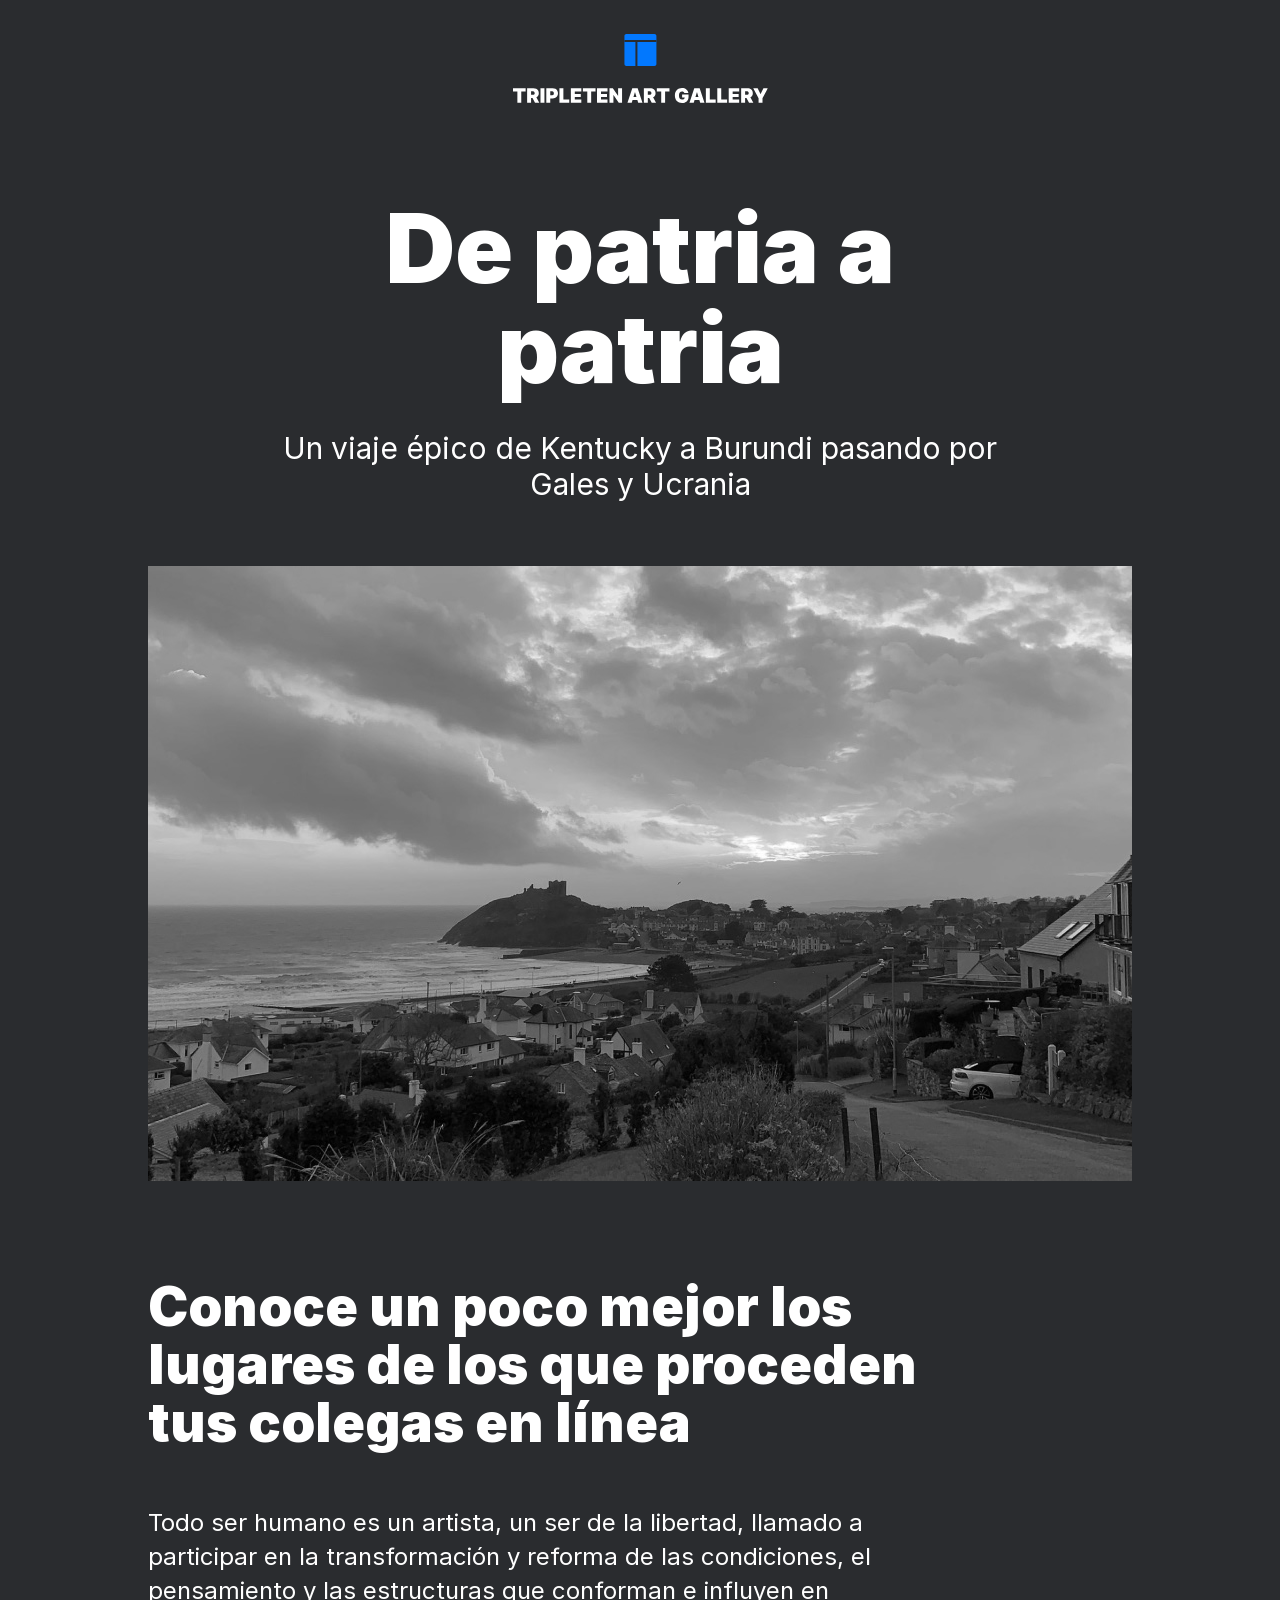
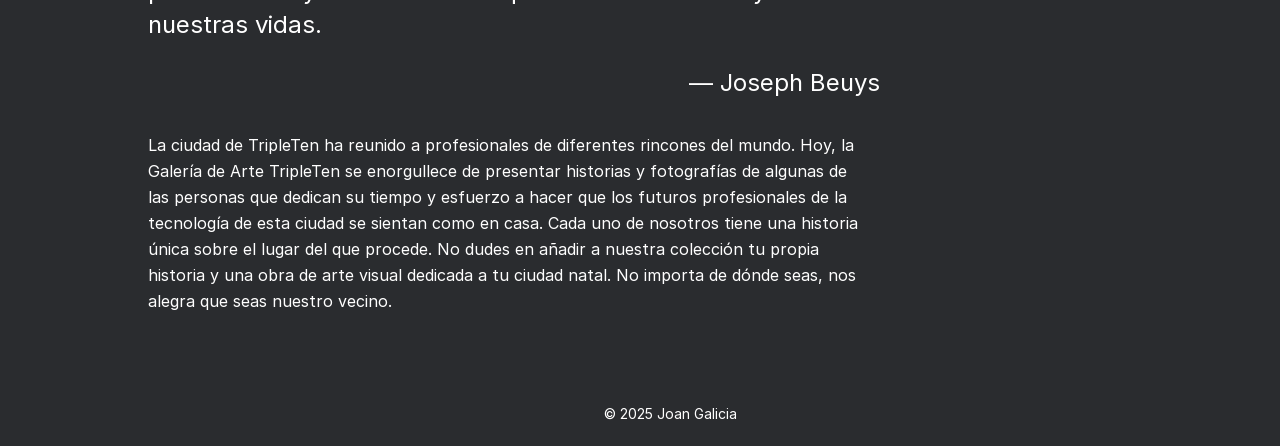
==== index.html @ 04a6b3b9 "Sprint 5.1" ====
<!DOCTYPE html>
<html lang="es">
  <head>
    <meta charset="UTF-8" />
    <meta name="viewport" content="width=device-width, initial-scale=1.0" />
    <title>Document</title>
    <link rel="stylesheet" href="./pages/index.css" />
  </head>
  <body>
    <div class="page">
      <header class="header">
        <div class="header__logo">
          <img class="header__icon" src="images\logo.svg" />
        </div>
        <div class="header__lead">
          <h1 class="header__title">De patria a patria</h1>
          <h2 class="header__subtitle">
            Un viaje épico de Kentucky a Burundi pasando por Gales y Ucrania
          </h2>
          <div class="header__wrapper">
            <img class="header__img" src="images\__image.jpg" />
          </div>
        </div>
      </header>
      <main class="intro">
        <h3 class="intro__title">
          Conoce un poco mejor los lugares de los que proceden tus colegas en
          línea
        </h3>
        <p class="intro__phrase">
          Todo ser humano es un artista, un ser de la libertad, llamado a
          participar en la transformación y reforma de las condiciones, el
          pensamiento y las estructuras que conforman e influyen en nuestras
          vidas.
        </p>
        <p class="intro__author">— Joseph Beuys</p>
        <p class="intro__text">
          La ciudad de TripleTen ha reunido a profesionales de diferentes
          rincones del mundo. Hoy, la Galería de Arte TripleTen se enorgullece
          de presentar historias y fotografías de algunas de las personas que
          dedican su tiempo y esfuerzo a hacer que los futuros profesionales de
          la tecnología de esta ciudad se sientan como en casa. Cada uno de
          nosotros tiene una historia única sobre el lugar del que procede. No
          dudes en añadir a nuestra colección tu propia historia y una obra de
          arte visual dedicada a tu ciudad natal. No importa de dónde seas, nos
          alegra que seas nuestro vecino.
        </p>
      </main>
      <footer class="footer">
        <p class="footer__copyright">&copy; 2025 Joan Galicia</p>
      </footer>
    </div>
  </body>
</html>
---- pages/index.css ----
@import url("../vendor/normalize.css");
@import url("../vendor/fonts.css");

@import url("../blocks/page.css");
@import url("../blocks/header.css");
@import url("../blocks/intro.css");
@import url("../blocks/footer.css");
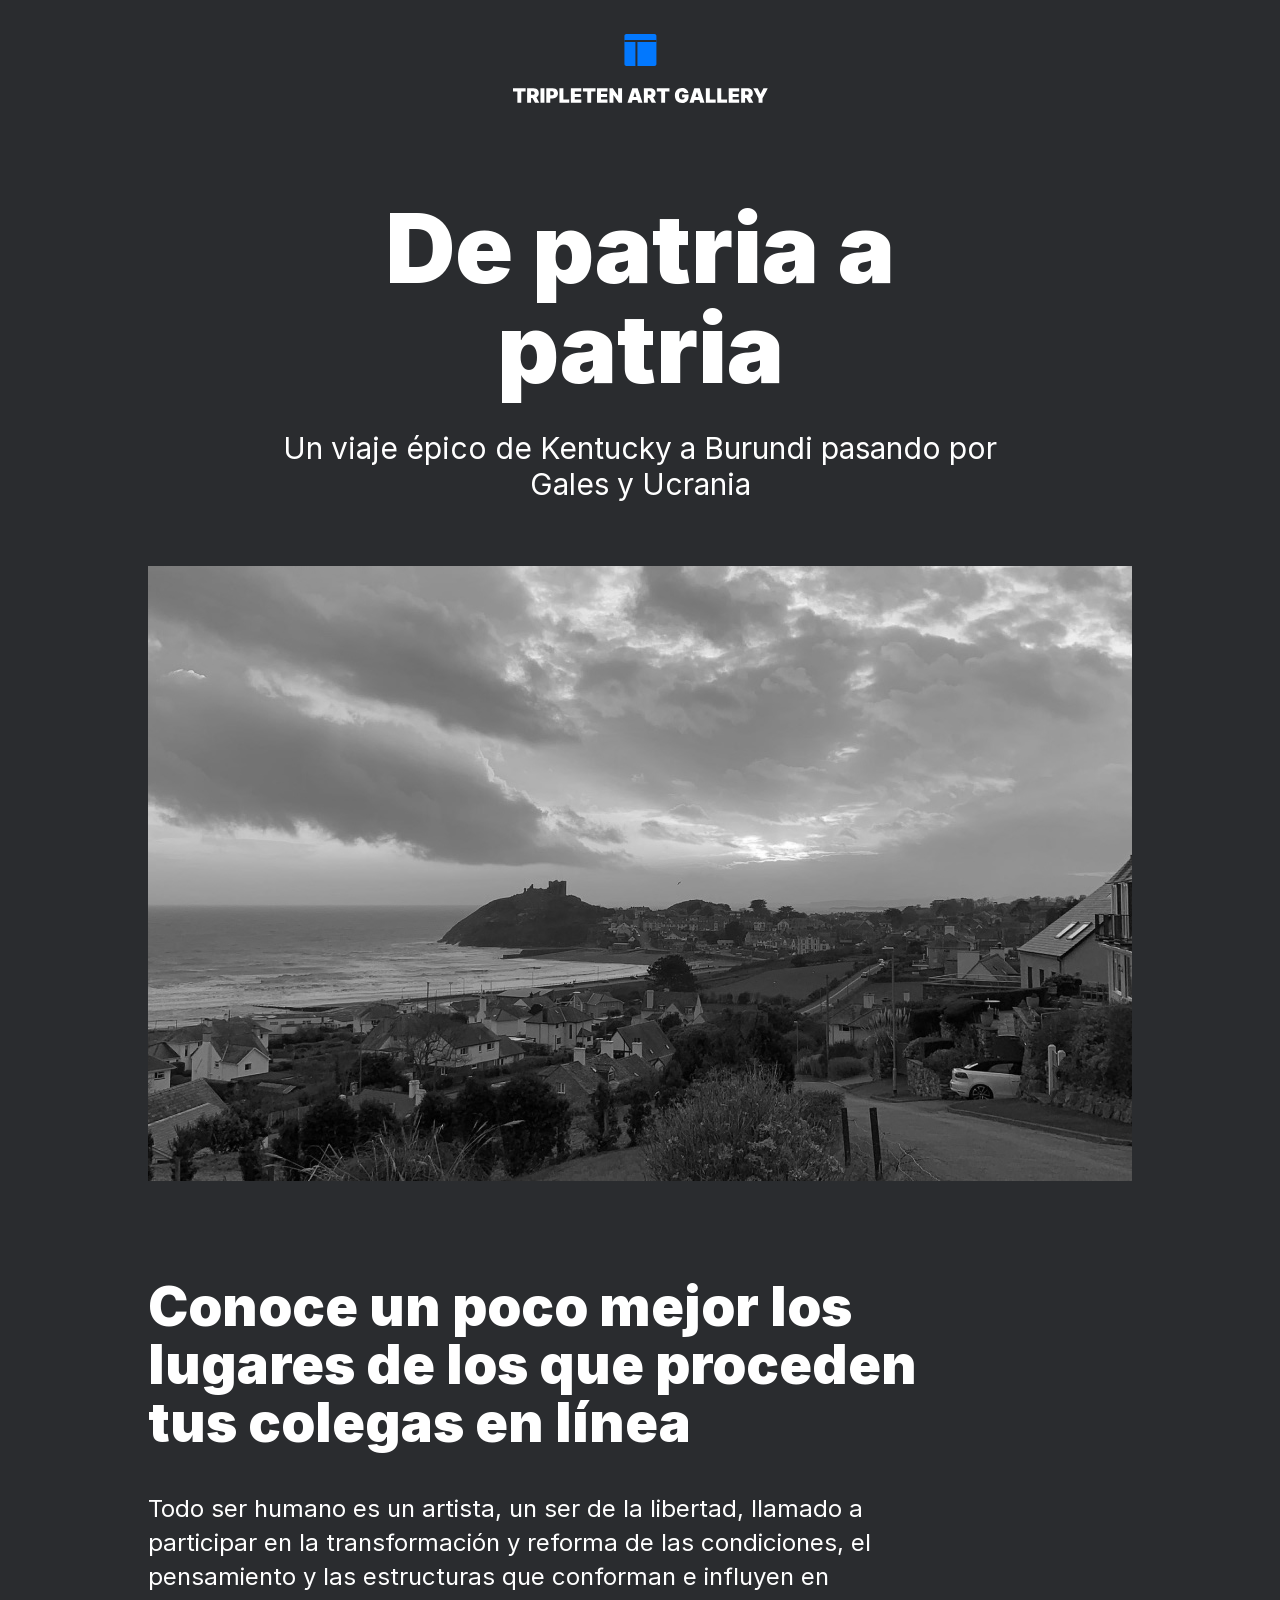
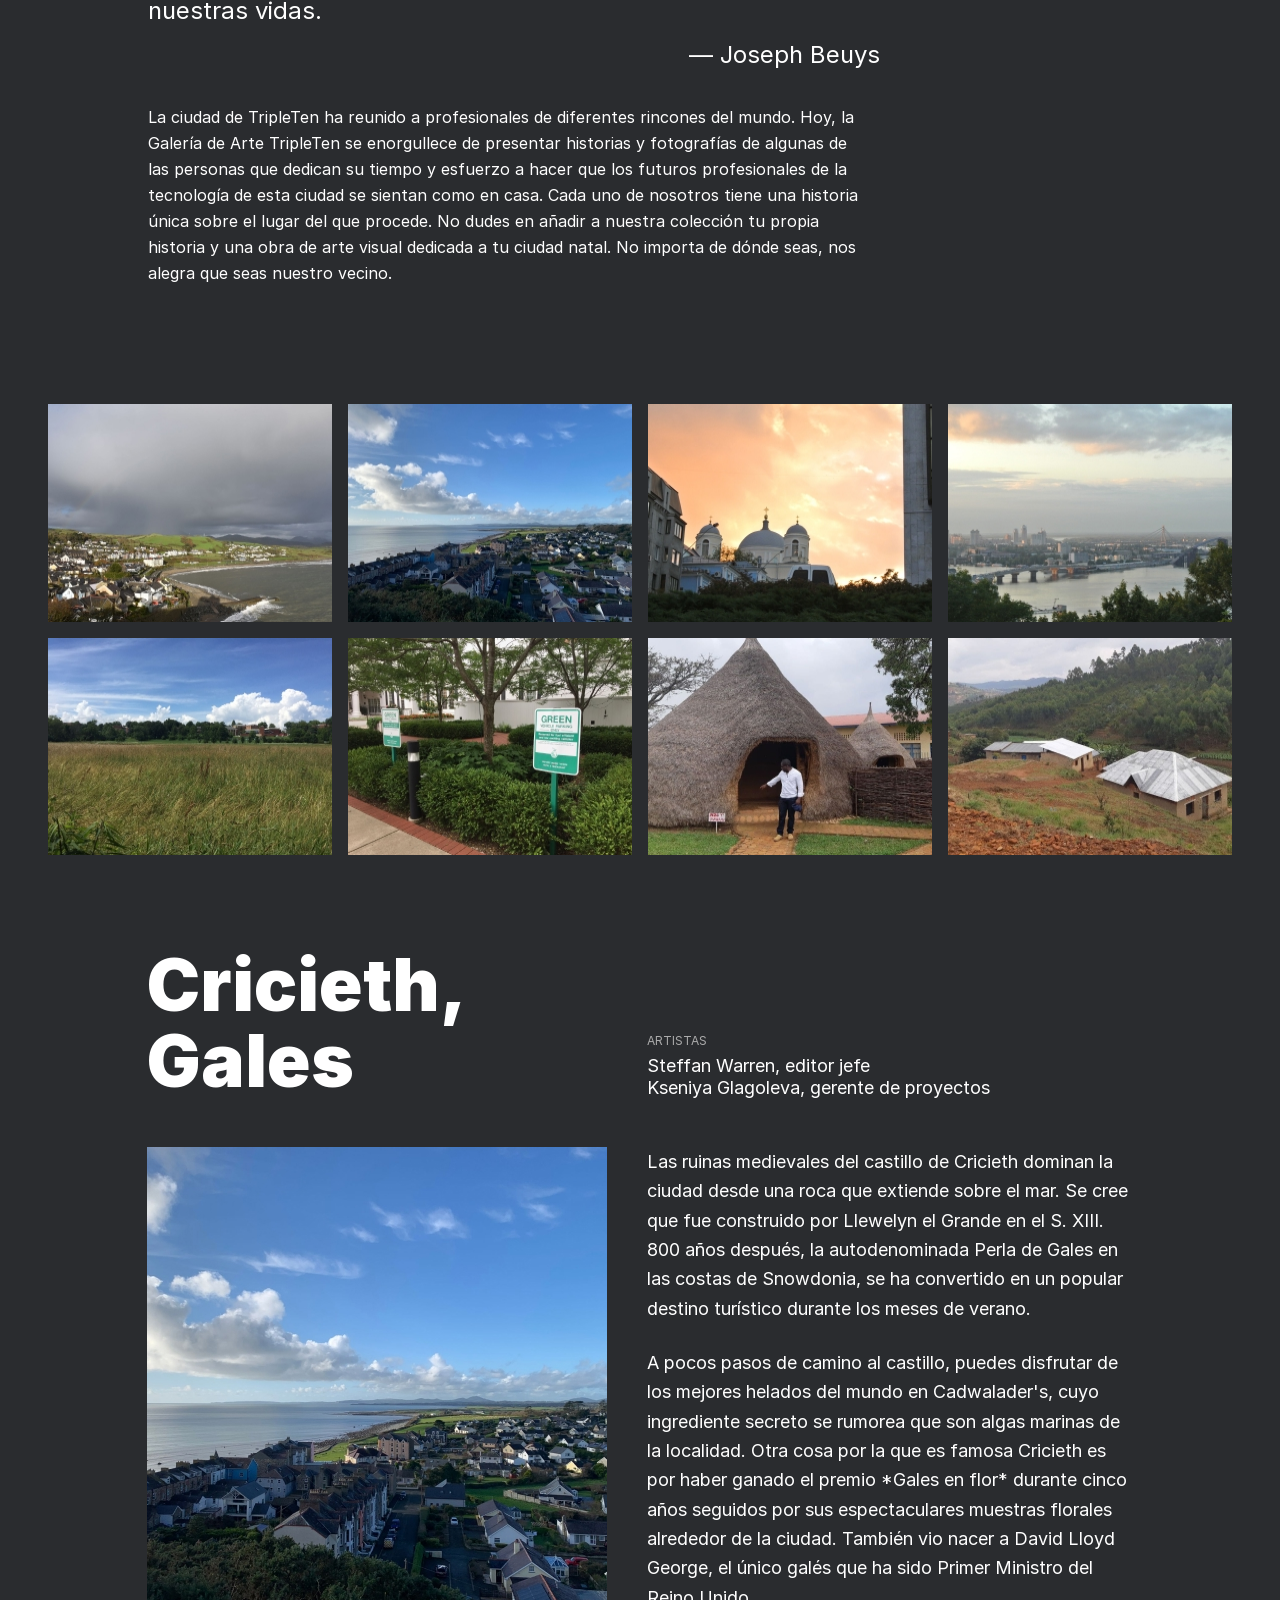
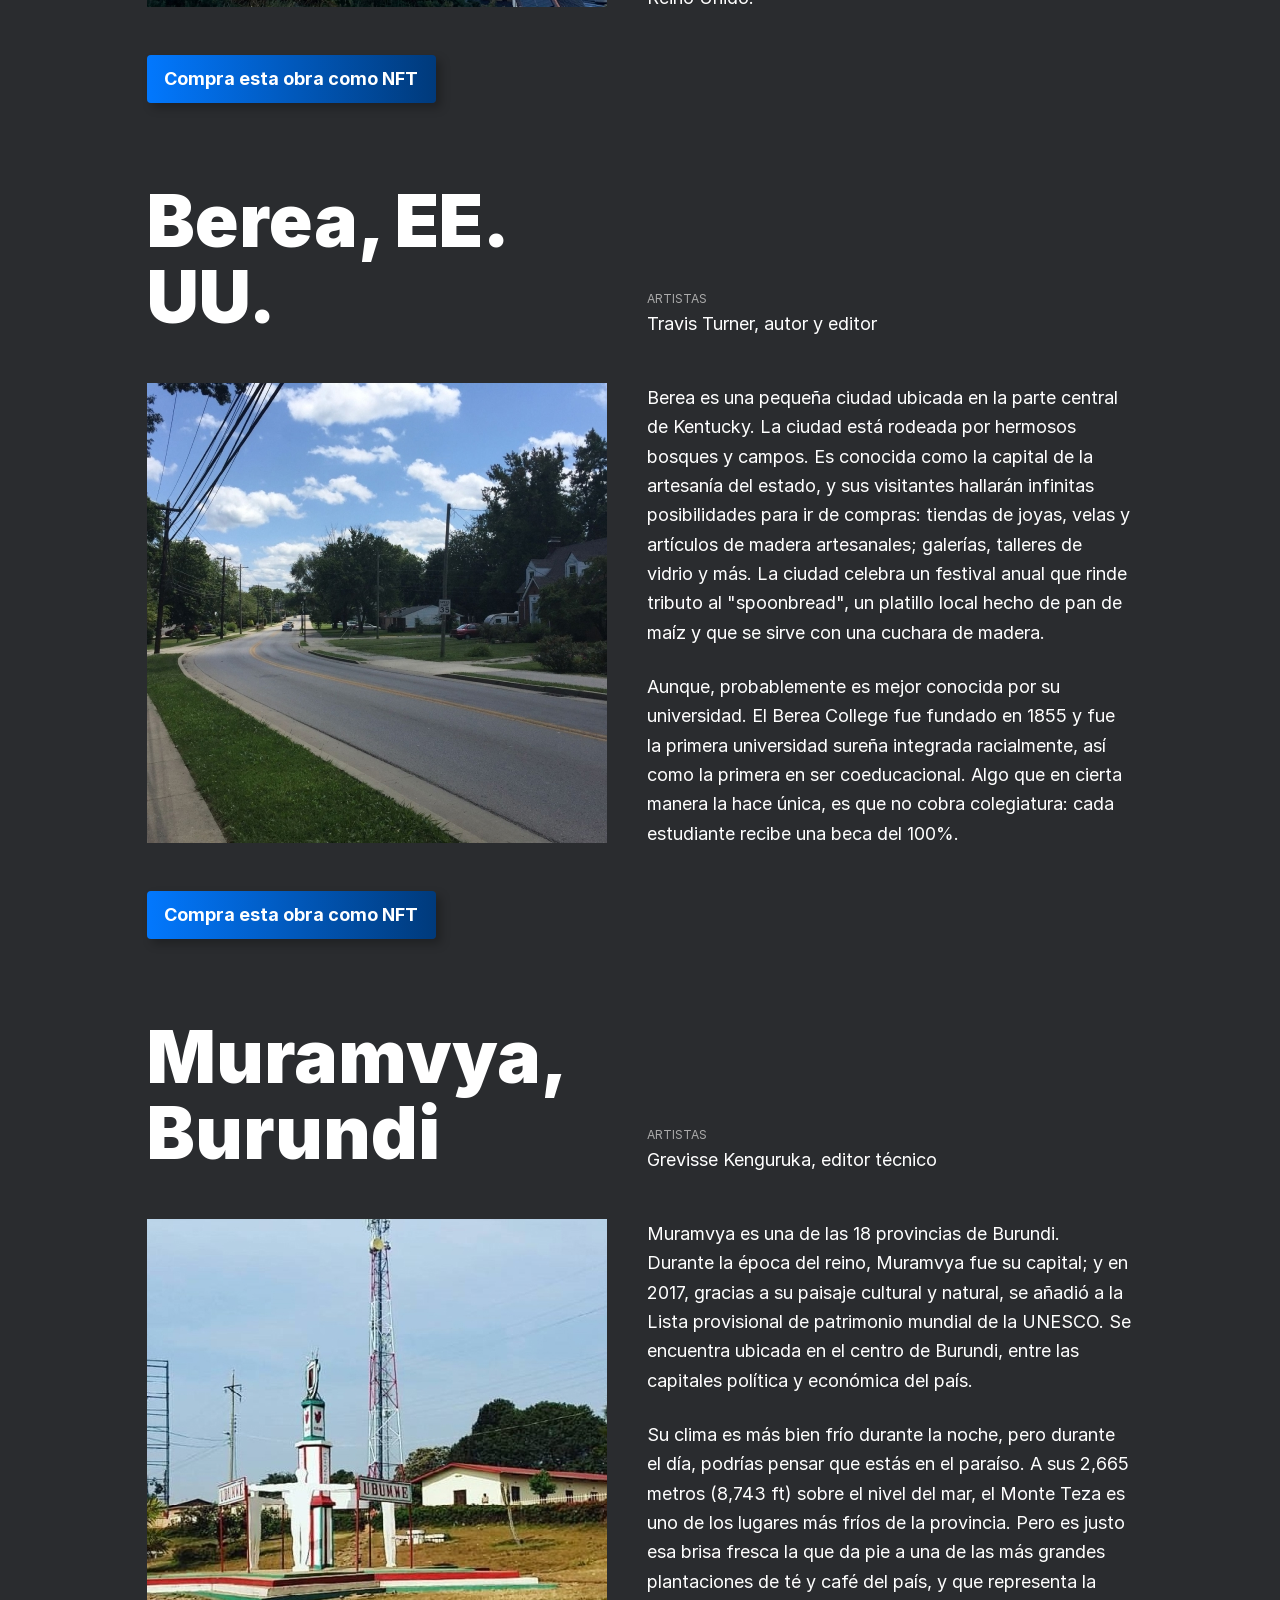
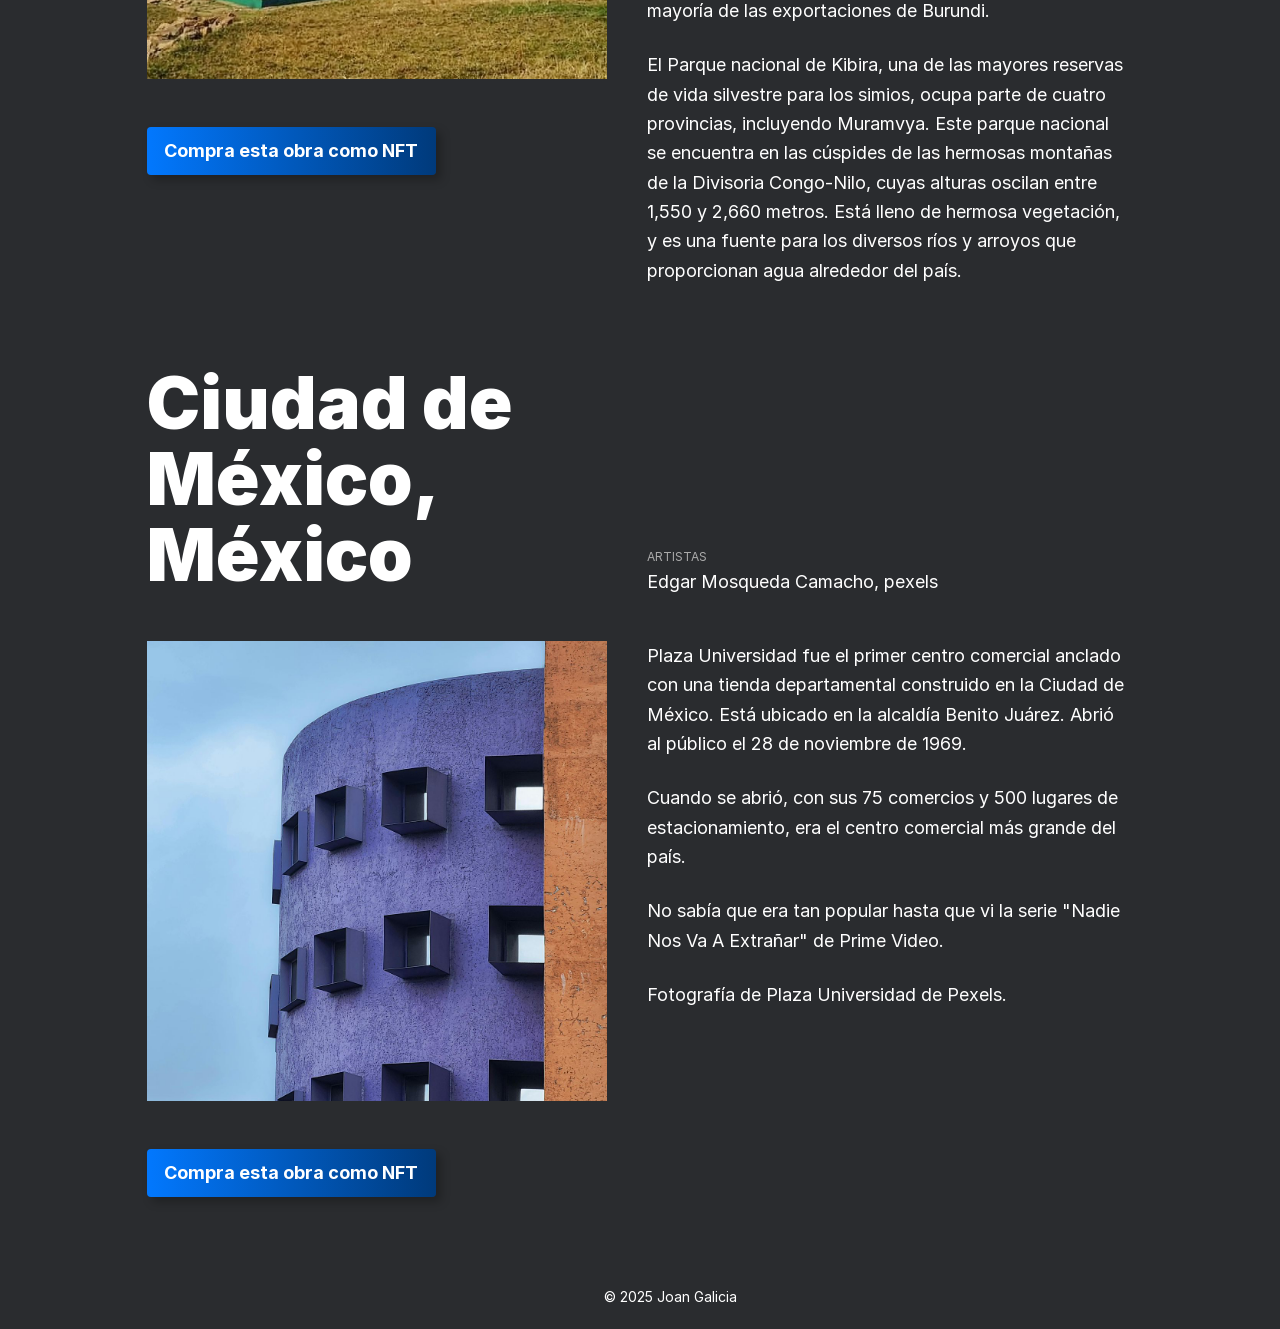
==== commit 1388ba67: "Sprint 6.1" ====
--- a/index.html
+++ b/index.html
@@ -4,6 +4,9 @@
     <meta charset="UTF-8" />
     <meta name="viewport" content="width=device-width, initial-scale=1.0" />
     <title>Document</title>
+    <meta name="author" content="Joan Galicia" />
+    <meta name="description" content="Descripción" />
+    <meta name="keywords" content="Palabra Clave" />
     <link rel="stylesheet" href="./pages/index.css" />
   </head>
   <body>
@@ -18,33 +21,254 @@
             Un viaje épico de Kentucky a Burundi pasando por Gales y Ucrania
           </h2>
           <div class="header__wrapper">
-            <img class="header__img" src="images\__image.jpg" />
+            <img class="header__img" src="images\image.jpg" />
           </div>
         </div>
       </header>
-      <main class="intro">
-        <h3 class="intro__title">
-          Conoce un poco mejor los lugares de los que proceden tus colegas en
-          línea
-        </h3>
-        <p class="intro__phrase">
-          Todo ser humano es un artista, un ser de la libertad, llamado a
-          participar en la transformación y reforma de las condiciones, el
-          pensamiento y las estructuras que conforman e influyen en nuestras
-          vidas.
-        </p>
-        <p class="intro__author">— Joseph Beuys</p>
-        <p class="intro__text">
-          La ciudad de TripleTen ha reunido a profesionales de diferentes
-          rincones del mundo. Hoy, la Galería de Arte TripleTen se enorgullece
-          de presentar historias y fotografías de algunas de las personas que
-          dedican su tiempo y esfuerzo a hacer que los futuros profesionales de
-          la tecnología de esta ciudad se sientan como en casa. Cada uno de
-          nosotros tiene una historia única sobre el lugar del que procede. No
-          dudes en añadir a nuestra colección tu propia historia y una obra de
-          arte visual dedicada a tu ciudad natal. No importa de dónde seas, nos
-          alegra que seas nuestro vecino.
-        </p>
+      <main class="content">
+        <section class="intro">
+          <h3 class="intro__title">
+            Conoce un poco mejor los lugares de los que proceden tus colegas en
+            línea
+          </h3>
+          <p class="intro__phrase">
+            Todo ser humano es un artista, un ser de la libertad, llamado a
+            participar en la transformación y reforma de las condiciones, el
+            pensamiento y las estructuras que conforman e influyen en nuestras
+            vidas.
+          </p>
+          <p class="intro__author">— Joseph Beuys</p>
+          <p class="intro__text">
+            La ciudad de TripleTen ha reunido a profesionales de diferentes
+            rincones del mundo. Hoy, la Galería de Arte TripleTen se enorgullece
+            de presentar historias y fotografías de algunas de las personas que
+            dedican su tiempo y esfuerzo a hacer que los futuros profesionales
+            de la tecnología de esta ciudad se sientan como en casa. Cada uno de
+            nosotros tiene una historia única sobre el lugar del que procede. No
+            dudes en añadir a nuestra colección tu propia historia y una obra de
+            arte visual dedicada a tu ciudad natal. No importa de dónde seas,
+            nos alegra que seas nuestro vecino.
+          </p>
+        </section>
+        <section class="photogrid">
+          <figure class="photogrid__item">
+            <img
+              class="photogrid__img"
+              src="images\item-1.jpg"
+              alt="Landscape de un paisaje nublado"
+            />
+          </figure>
+          <figure class="photogrid__item">
+            <img
+              class="photogrid__img"
+              src="images\item-2.jpg"
+              alt="Landscape del paisaje sobre Cricieth, Gales"
+            />
+          </figure>
+          <figure class="photogrid__item">
+            <img
+              class="photogrid__img"
+              src="images\item-3.jpg"
+              alt="Landscape de un paisaje crepúsculo"
+            />
+          </figure>
+          <figure class="photogrid__item">
+            <img
+              class="photogrid__img"
+              src="images\item-4.jpg"
+              alt="Landscape de un paisaje lacustre"
+            />
+          </figure>
+          <figure class="photogrid__item">
+            <img
+              class="photogrid__img"
+              src="images\item-5.jpg"
+              alt="Landscape de un paisaje despejado"
+            />
+          </figure>
+          <figure class="photogrid__item">
+            <img
+              class="photogrid__img"
+              src="images\item-6.jpg"
+              alt="Landscape de un paisaje urbano"
+            />
+          </figure>
+          <figure class="photogrid__item">
+            <img
+              class="photogrid__img"
+              src="images\item-7.jpg"
+              alt="Landscape de un paisaje y una persona"
+            />
+          </figure>
+          <figure class="photogrid__item">
+            <img
+              class="photogrid__img"
+              src="images\item-8.jpg"
+              alt="Landscape de un paisaje rural"
+            />
+          </figure>
+        </section>
+        <section class="places">
+          <section class="place">
+            <h4 class="place__title">Cricieth, Gales</h4>
+            <div class="place__website">
+              <p class="place__url-heading">Artistas</p>
+              <p class="place__artist">Steffan Warren, editor jefe</p>
+              <p class="place__artist">
+                Kseniya Glagoleva, gerente de proyectos
+              </p>
+            </div>
+            <div class="place__wrapper">
+              <img
+                class="place__image"
+                src="images\Cricieth, Gales.jpg"
+                alt="Landscape del paisaje sobre Cricieth, Gales"
+              />
+            </div>
+            <div class="place__paragraphs">
+              <p class="place__paragraph">
+                Las ruinas medievales del castillo de Cricieth dominan la ciudad
+                desde una roca que extiende sobre el mar. Se cree que fue
+                construido por Llewelyn el Grande en el S. XIII. 800 años
+                después, la autodenominada Perla de Gales en las costas de
+                Snowdonia, se ha convertido en un popular destino turístico
+                durante los meses de verano.
+              </p>
+              <p class="place__paragraph">
+                A pocos pasos de camino al castillo, puedes disfrutar de los
+                mejores helados del mundo en Cadwalader's, cuyo ingrediente
+                secreto se rumorea que son algas marinas de la localidad. Otra
+                cosa por la que es famosa Cricieth es por haber ganado el premio
+                *Gales en flor* durante cinco años seguidos por sus
+                espectaculares muestras florales alrededor de la ciudad. También
+                vio nacer a David Lloyd George, el único galés que ha sido
+                Primer Ministro del Reino Unido.
+              </p>
+            </div>
+            <div class="place__frame">
+              <button class="place__button">Compra esta obra como NFT</button>
+            </div>
+          </section>
+          <section class="place">
+            <h4 class="place__title">Berea, EE. UU.</h4>
+            <div class="place__website">
+              <p class="place__url-heading">Artistas</p>
+              <p class="place__artist">Travis Turner, autor y editor</p>
+            </div>
+            <div class="place__wrapper">
+              <img
+                class="place__image"
+                src="images\Berea, EE. UU..jpg"
+                alt="Landscape del paisaje sobre Cricieth, Gales"
+              />
+            </div>
+            <div class="place__paragraphs">
+              <p class="place__paragraph">
+                Berea es una pequeña ciudad ubicada en la parte central de
+                Kentucky. La ciudad está rodeada por hermosos bosques y campos.
+                Es conocida como la capital de la artesanía del estado, y sus
+                visitantes hallarán infinitas posibilidades para ir de compras:
+                tiendas de joyas, velas y artículos de madera artesanales;
+                galerías, talleres de vidrio y más. La ciudad celebra un
+                festival anual que rinde tributo al "spoonbread", un platillo
+                local hecho de pan de maíz y que se sirve con una cuchara de
+                madera.
+              </p>
+              <p class="place__paragraph">
+                Aunque, probablemente es mejor conocida por su universidad. El
+                Berea College fue fundado en 1855 y fue la primera universidad
+                sureña integrada racialmente, así como la primera en ser
+                coeducacional. Algo que en cierta manera la hace única, es que
+                no cobra colegiatura: cada estudiante recibe una beca del 100%.
+              </p>
+            </div>
+            <div class="place__frame">
+              <button class="place__button">Compra esta obra como NFT</button>
+            </div>
+          </section>
+          <section class="place">
+            <h4 class="place__title">Muramvya, Burundi</h4>
+            <div class="place__website">
+              <p class="place__url-heading">Artistas</p>
+              <p class="place__artist">Grevisse Kenguruka, editor técnico</p>
+            </div>
+            <div class="place__wrapper">
+              <img
+                class="place__image"
+                src="images\Muramvya, Burundi.jpg"
+                alt="Landscape del paisaje sobre Cricieth, Gales"
+              />
+            </div>
+            <div class="place__paragraphs">
+              <p class="place__paragraph">
+                Muramvya es una de las 18 provincias de Burundi. Durante la
+                época del reino, Muramvya fue su capital; y en 2017, gracias a
+                su paisaje cultural y natural, se añadió a la Lista provisional
+                de patrimonio mundial de la UNESCO. Se encuentra ubicada en el
+                centro de Burundi, entre las capitales política y económica del
+                país.
+              </p>
+              <p class="place__paragraph">
+                Su clima es más bien frío durante la noche, pero durante el día,
+                podrías pensar que estás en el paraíso. A sus 2,665 metros
+                (8,743 ft) sobre el nivel del mar, el Monte Teza es uno de los
+                lugares más fríos de la provincia. Pero es justo esa brisa
+                fresca la que da pie a una de las más grandes plantaciones de té
+                y café del país, y que representa la mayoría de las
+                exportaciones de Burundi.
+              </p>
+              <p class="place__paragraph">
+                El Parque nacional de Kibira, una de las mayores reservas de
+                vida silvestre para los simios, ocupa parte de cuatro
+                provincias, incluyendo Muramvya. Este parque nacional se
+                encuentra en las cúspides de las hermosas montañas de la
+                Divisoria Congo-Nilo, cuyas alturas oscilan entre 1,550 y 2,660
+                metros. Está lleno de hermosa vegetación, y es una fuente para
+                los diversos ríos y arroyos que proporcionan agua alrededor del
+                país.
+              </p>
+            </div>
+            <div class="place__frame">
+              <button class="place__button">Compra esta obra como NFT</button>
+            </div>
+          </section>
+          <section class="place">
+            <h4 class="place__title">Ciudad de México, México</h4>
+            <div class="place__website">
+              <p class="place__url-heading">Artistas</p>
+              <p class="place__artist">Edgar Mosqueda Camacho, pexels</p>
+            </div>
+            <div class="place__wrapper">
+              <img
+                class="place__image"
+                src="images\pexels-edgar-mosqueda-camacho-544076702-18534200 [Comprimida].jpg"
+                alt="Landscape del paisaje sobre Cricieth, Gales"
+              />
+            </div>
+            <div class="place__paragraphs">
+              <p class="place__paragraph">
+                Plaza Universidad fue el primer centro comercial anclado con una
+                tienda departamental construido en la Ciudad de México. Está
+                ubicado en la alcaldía Benito Juárez. Abrió al público el 28 de
+                noviembre de 1969.
+              </p>
+              <p class="place__paragraph">
+                Cuando se abrió, con sus 75 comercios y 500 lugares de
+                estacionamiento, era el centro comercial más grande del país.
+              </p>
+              <p class="place__paragraph">
+                No sabía que era tan popular hasta que vi la serie "Nadie Nos Va
+                A Extrañar" de Prime Video.
+              </p>
+              <p class="place__paragraph">
+                Fotografía de Plaza Universidad de Pexels.
+              </p>
+            </div>
+            <div class="place__frame">
+              <button class="place__button">Compra esta obra como NFT</button>
+            </div>
+          </section>
+        </section>
       </main>
       <footer class="footer">
         <p class="footer__copyright">&copy; 2025 Joan Galicia</p>
--- a/pages/index.css
+++ b/pages/index.css
@@ -4,4 +4,6 @@
 @import url("../blocks/page.css");
 @import url("../blocks/header.css");
 @import url("../blocks/intro.css");
+@import url("../blocks/photogrid.css");
+@import url("../blocks/places.css");
 @import url("../blocks/footer.css");
